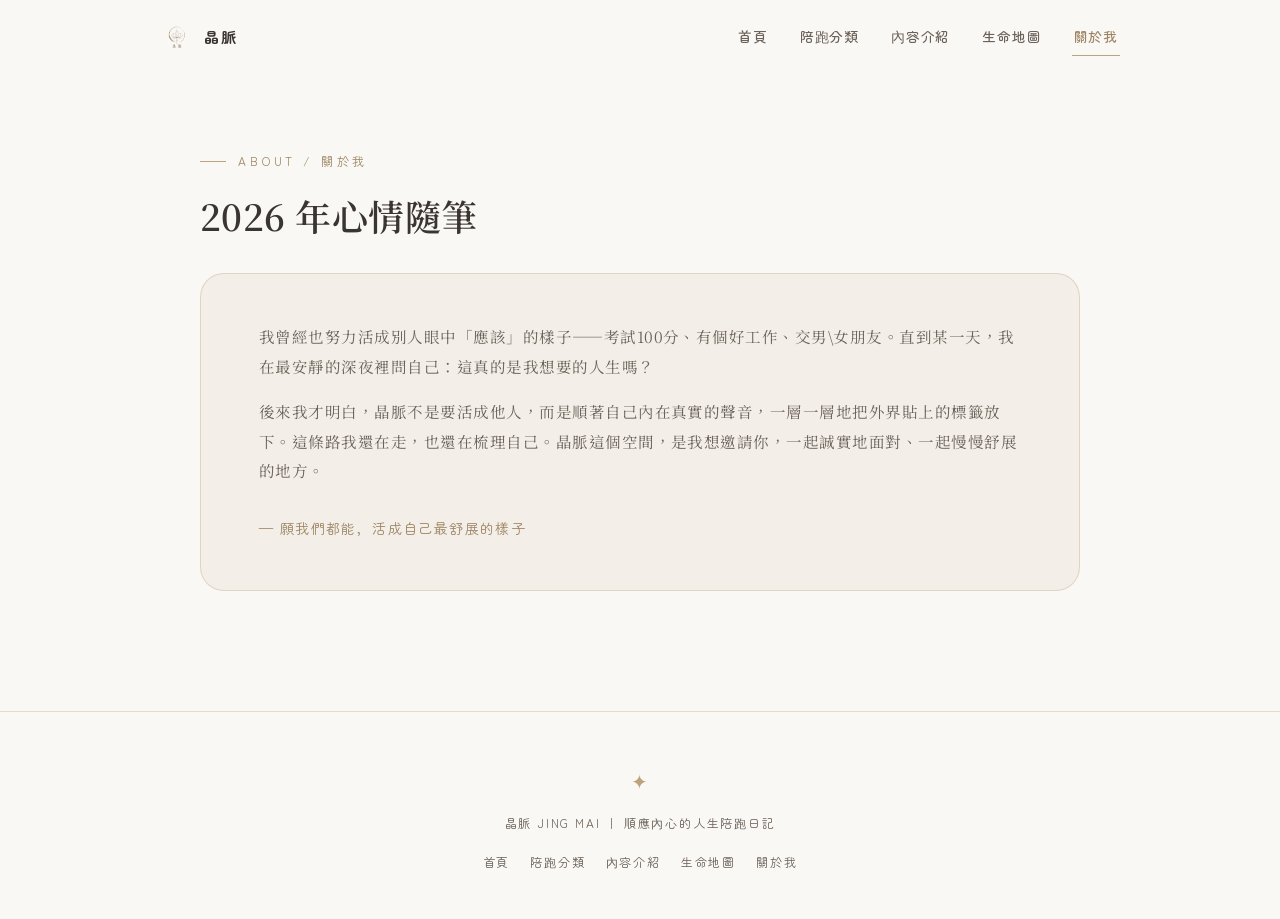
==== about.html @ f10752d4 "Update about.html" ====
<!DOCTYPE html>
<html lang="zh-Hant">
<head>
<meta charset="UTF-8">
<meta name="viewport" content="width=device-width, initial-scale=1.0">
<title>關於我｜晶脈</title>
<link rel="stylesheet" href="style.css">
<style>
  #about{ padding-top:150px; }
  #about .about-box{
    background:var(--bg-deep); border:1px solid var(--line); border-radius:24px;
    padding:48px clamp(24px,6vw,58px); margin-top:32px;
  }
  #about .sign{ margin-top:30px; font-family:var(--round); font-size:14px; color:var(--gold-deep); letter-spacing:.1em; }
</style>
</head>
<body>

<nav id="nav">
  <div class="nav-inner">
    <a href="index.html" class="nav-logo"><img src="logo.png" alt="晶脈"><span>晶脈</span></a>
    <div class="nav-links">
      <a href="index.html">首頁</a>
      <a href="companion.html">陪跑分類</a>
      <a href="story.html">內容介紹</a>
      <a href="map.html">生命地圖</a>
      <a href="about.html" class="active">關於我</a>
    </div>
  </div>
</nav>

<section id="about">
  <div class="wrap">
    <div class="eyebrow">about / 關於我</div>
    <h2>2026 年心情隨筆</h2>
    <div class="about-box">
      <p>我曾經也努力活成別人眼中「應該」的樣子——考試100分、有個好工作、交男\女朋友。直到某一天，我在最安靜的深夜裡問自己：這真的是我想要的人生嗎？</p>
      <p style="margin-top:16px;">後來我才明白，晶脈不是要活成他人，而是順著自己內在真實的聲音，一層一層地把外界貼上的標籤放下。這條路我還在走，也還在梳理自己。晶脈這個空間，是我想邀請你，一起誠實地面對、一起慢慢舒展的地方。</p>
      <div class="sign">— 願我們都能，活成自己最舒展的樣子</div>
    </div>
  </div>
</section>

<footer>
  <span class="fmark">✦</span>
  晶脈 JING MAI ｜ 順應內心的人生陪跑日記
  <nav class="foot-links">
    <a href="index.html">首頁</a><a href="companion.html">陪跑分類</a><a href="story.html">內容介紹</a><a href="map.html">生命地圖</a><a href="about.html">關於我</a>
  </nav>
</footer>

<script>
  window.addEventListener('scroll', () => {
    document.getElementById('nav').classList.toggle('scrolled', window.scrollY > 30);
  });
</script>
</body>
</html>
---- style.css ----
@import url('https://fonts.googleapis.com/css2?family=Noto+Serif+TC:wght@300;400;500;600;700&family=Zen+Maru+Gothic:wght@300;400;500;700&display=swap');

:root{
  --bg: #faf8f5;
  --bg-deep: #f3efe8;
  --gold: #bda27e;
  --gold-soft: #d8c7ab;
  --gold-deep: #9c8562;
  --ink: #3a3530;
  --ink-soft: #6b6259;
  --line: rgba(189,162,126,0.35);
  --serif: 'Noto Serif TC', serif;
  --round: 'Zen Maru Gothic', sans-serif;
}
*{box-sizing:border-box; margin:0; padding:0;}
html{scroll-behavior:smooth;}
body{
  background:var(--bg);
  color:var(--ink);
  font-family:var(--serif);
  line-height:1.9;
  letter-spacing:0.03em;
  overflow-x:hidden;
}
::selection{background:var(--gold-soft); color:var(--ink);}
img{max-width:100%; display:block;}

/* ---------- NAV ---------- */
nav{
  position:fixed; top:0; left:0; right:0; z-index:100;
  display:flex; align-items:center; justify-content:center;
  padding:16px 20px;
  background:rgba(250,248,245,0.8);
  backdrop-filter:blur(10px);
  -webkit-backdrop-filter:blur(10px);
  border-bottom:1px solid transparent;
  transition:border-color .4s ease, box-shadow .4s ease;
}
nav.scrolled{ border-color:var(--line); box-shadow:0 8px 24px -20px rgba(60,50,30,0.4); }
.nav-inner{
  width:100%; max-width:960px;
  display:flex; align-items:center; justify-content:space-between; gap:12px;
}
.nav-logo{ display:flex; align-items:center; gap:10px; text-decoration:none; }
.nav-logo img{ width:34px; height:34px; object-fit:contain; }
.nav-logo span{ font-family:var(--round); font-size:15px; font-weight:700; color:var(--ink); letter-spacing:.1em; }
.nav-links{
  display:flex; gap:clamp(8px,2.4vw,28px); flex-wrap:wrap; justify-content:flex-end;
  font-family:var(--round); font-size:13.5px; font-weight:500;
}
.nav-links a{
  color:var(--ink-soft); text-decoration:none; position:relative;
  padding:8px 2px; letter-spacing:0.06em;
  transition:color .3s ease;
}
.nav-links a::after{
  content:''; position:absolute; left:0; bottom:2px; height:1px; width:0;
  background:var(--gold); transition:width .35s ease;
}
.nav-links a:hover{ color:var(--gold-deep); }
.nav-links a:hover::after{ width:100%; }
.nav-links a.active{ color:var(--gold-deep); }
.nav-links a.active::after{ width:100%; }

section{ position:relative; padding:130px 20px 100px; }
.wrap{ max-width:880px; margin:0 auto; }
.eyebrow{
  font-family:var(--round); font-size:12px; letter-spacing:0.32em;
  color:var(--gold-deep); text-transform:uppercase; margin-bottom:18px;
  display:flex; align-items:center; gap:12px;
}
.eyebrow::before{ content:''; width:26px; height:1px; background:var(--gold); display:inline-block; flex-shrink:0; }

h1,h2,h3{ font-weight:600; color:var(--ink); }
h2{ font-size:clamp(24px,3.2vw,36px); margin-bottom:18px; line-height:1.4; }
p{ color:var(--ink-soft); font-size:15.5px; }

.btn{
  font-family:var(--round); font-size:14px; letter-spacing:0.06em;
  padding:14px 32px; border-radius:30px; text-decoration:none;
  display:inline-block; transition:all .35s ease; border:1px solid var(--gold);
}
.btn-primary{ background:var(--gold); color:#fff; }
.btn-primary:hover{ background:var(--gold-deep); box-shadow:0 12px 24px -10px rgba(157,133,98,0.55); transform:translateY(-2px); }
.btn-ghost{ background:transparent; color:var(--gold-deep); }
.btn-ghost:hover{ background:rgba(189,162,126,0.1); transform:translateY(-2px); }

.divider{ display:flex; align-items:center; gap:16px; max-width:880px; margin:0 auto; color:var(--gold); opacity:.6; }
.divider .l,.divider .r{ flex:1; height:1px; background:linear-gradient(90deg, transparent, var(--gold), transparent); }
.divider span{ font-size:12px; letter-spacing:0.3em; font-family:var(--round); }

footer{
  text-align:center; padding:50px 20px 44px; font-family:var(--round);
  font-size:12px; color:var(--ink-soft); letter-spacing:.15em;
  border-top:1px solid var(--line); margin-top:20px;
}
footer .fmark{ color:var(--gold); font-size:20px; display:block; margin-bottom:12px; }
footer nav.foot-links{ position:static; background:none; backdrop-filter:none; padding:16px 0 0; }
footer .foot-links a{ color:var(--ink-soft); text-decoration:none; margin:0 10px; }
footer .foot-links a:hover{ color:var(--gold-deep); }

@media (prefers-reduced-motion: reduce){
  *{ animation-duration:0.01ms !important; animation-iteration-count:1 !important; transition-duration:0.01ms !important; }
}

@media(max-width:640px){
  section{ padding:110px 18px 80px; }
  .nav-inner{ flex-direction:column; gap:10px; }
  .nav-links{ justify-content:center; }
}
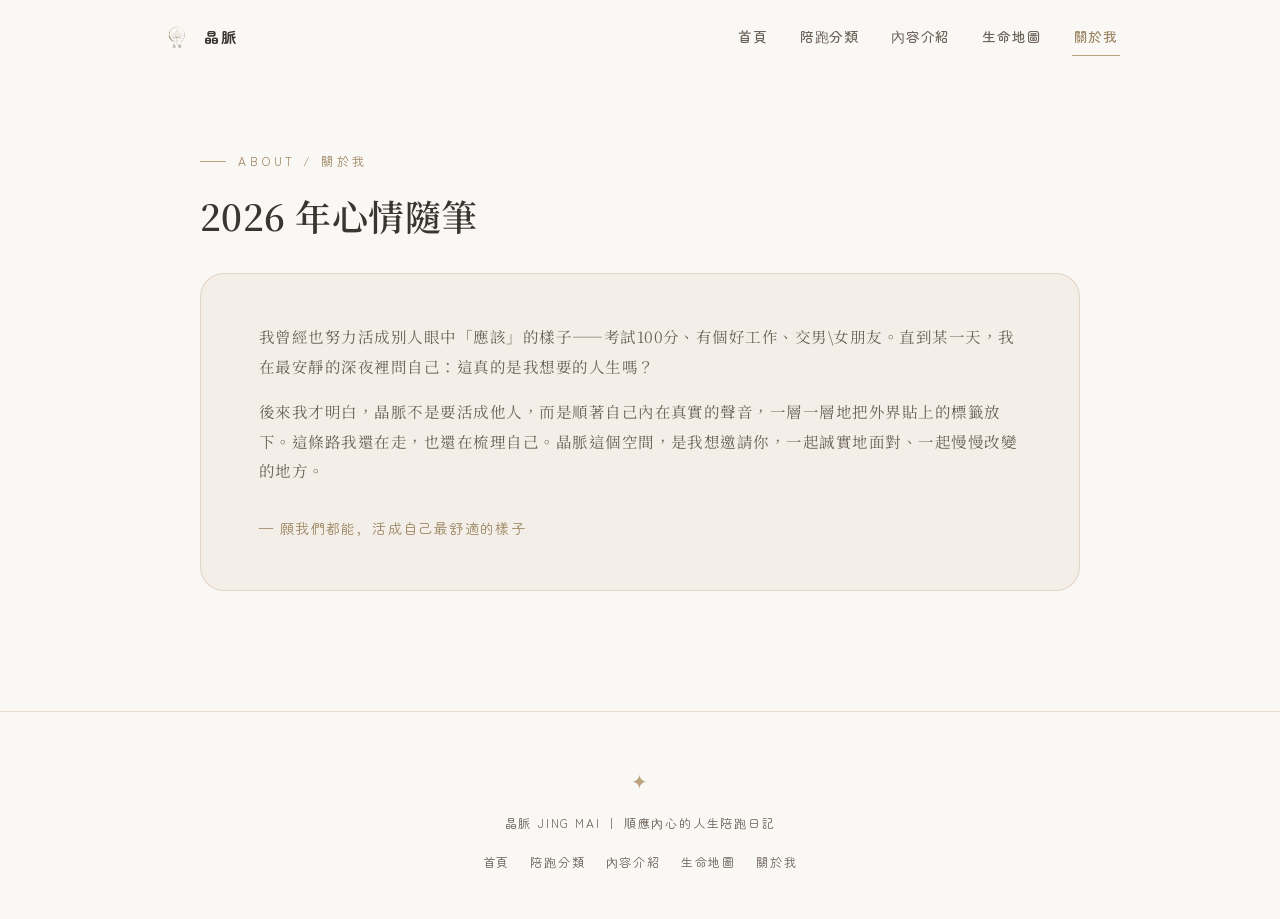
==== commit 49d24d0f: "Update about.html" ====
--- a/about.html
+++ b/about.html
@@ -35,8 +35,8 @@
     <h2>2026 年心情隨筆</h2>
     <div class="about-box">
       <p>我曾經也努力活成別人眼中「應該」的樣子——考試100分、有個好工作、交男\女朋友。直到某一天，我在最安靜的深夜裡問自己：這真的是我想要的人生嗎？</p>
-      <p style="margin-top:16px;">後來我才明白，晶脈不是要活成他人，而是順著自己內在真實的聲音，一層一層地把外界貼上的標籤放下。這條路我還在走，也還在梳理自己。晶脈這個空間，是我想邀請你，一起誠實地面對、一起慢慢舒展的地方。</p>
-      <div class="sign">— 願我們都能，活成自己最舒展的樣子</div>
+      <p style="margin-top:16px;">後來我才明白，晶脈不是要活成他人，而是順著自己內在真實的聲音，一層一層地把外界貼上的標籤放下。這條路我還在走，也還在梳理自己。晶脈這個空間，是我想邀請你，一起誠實地面對、一起慢慢改變的地方。</p>
+      <div class="sign">— 願我們都能，活成自己最舒適的樣子</div>
     </div>
   </div>
 </section>
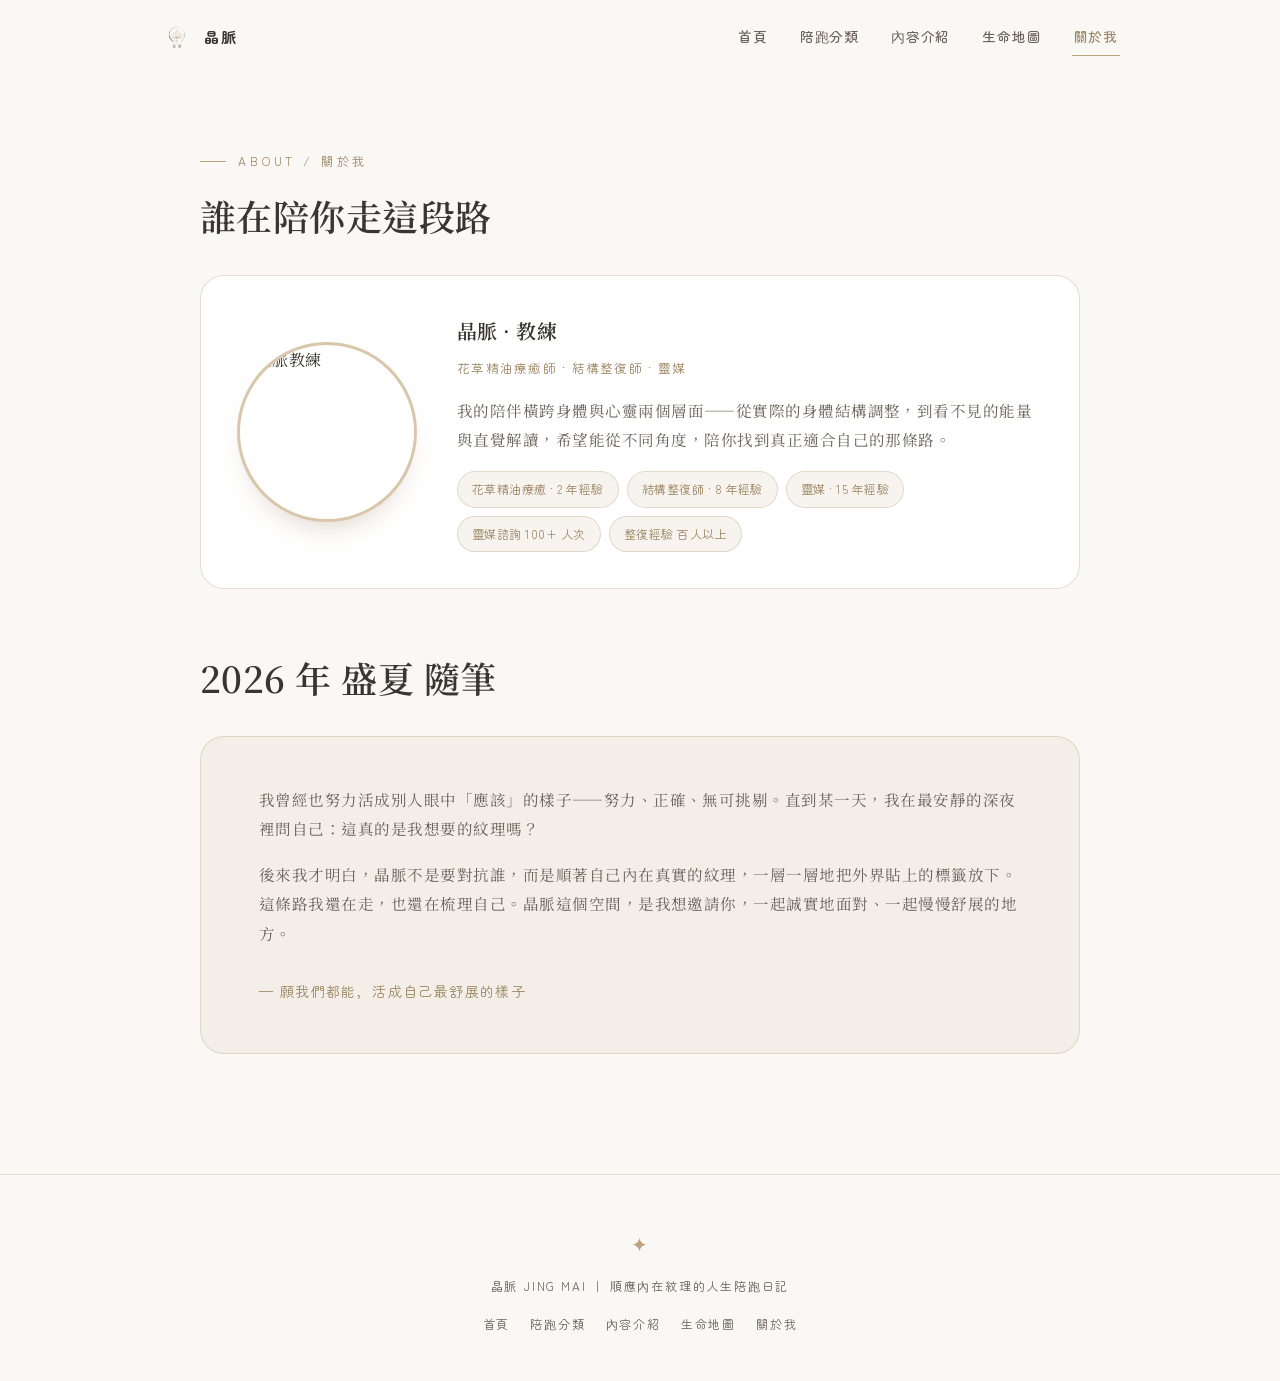
==== commit 0e3e9e34: "Add files via upload" ====
--- a/about.html
+++ b/about.html
@@ -12,6 +12,27 @@
     padding:48px clamp(24px,6vw,58px); margin-top:32px;
   }
   #about .sign{ margin-top:30px; font-family:var(--round); font-size:14px; color:var(--gold-deep); letter-spacing:.1em; }
+
+  .coach-card{
+    display:flex; gap:40px; align-items:center; flex-wrap:wrap;
+    background:#fff; border:1px solid var(--line); border-radius:24px;
+    padding:36px; margin-top:34px;
+  }
+  .coach-photo{
+    width:180px; height:180px; border-radius:50%; overflow:hidden; flex-shrink:0;
+    border:3px solid var(--gold-soft); box-shadow:0 16px 30px -18px rgba(157,133,98,0.5);
+    margin:0 auto;
+  }
+  .coach-photo img{ width:100%; height:100%; object-fit:cover; }
+  .coach-info{ flex:1 1 260px; }
+  .coach-info h3{ font-size:20px; margin-bottom:6px; }
+  .coach-info .role{ font-family:var(--round); font-size:12.5px; color:var(--gold-deep); letter-spacing:.1em; margin-bottom:16px; }
+  .coach-tags{ display:flex; flex-wrap:wrap; gap:8px; margin-top:16px; }
+  .coach-tags span{
+    font-family:var(--round); font-size:12px; color:var(--gold-deep);
+    background:rgba(189,162,126,0.12); border:1px solid var(--line);
+    padding:6px 14px; border-radius:20px;
+  }
 </style>
 </head>
 <body>
@@ -32,18 +53,36 @@
 <section id="about">
   <div class="wrap">
     <div class="eyebrow">about / 關於我</div>
-    <h2>2026 年心情隨筆</h2>
+    <h2>誰在陪你走這段路</h2>
+
+    <div class="coach-card">
+      <div class="coach-photo"><img src="coach.jpg" alt="晶脈教練"></div>
+      <div class="coach-info">
+        <h3>晶脈 · 教練</h3>
+        <div class="role">花草精油療癒師 · 結構整復師 · 靈媒</div>
+        <p>我的陪伴橫跨身體與心靈兩個層面——從實際的身體結構調整，到看不見的能量與直覺解讀，希望能從不同角度，陪你找到真正適合自己的那條路。</p>
+        <div class="coach-tags">
+          <span>花草精油療癒 · 2 年經驗</span>
+          <span>結構整復師 · 8 年經驗</span>
+          <span>靈媒 · 15 年經驗</span>
+          <span>靈媒諮詢 100+ 人次</span>
+          <span>整復經驗 百人以上</span>
+        </div>
+      </div>
+    </div>
+
+    <h2 style="margin-top:64px;">2026 年 盛夏 隨筆</h2>
     <div class="about-box">
-      <p>我曾經也努力活成別人眼中「應該」的樣子——考試100分、有個好工作、交男\女朋友。直到某一天，我在最安靜的深夜裡問自己：這真的是我想要的人生嗎？</p>
-      <p style="margin-top:16px;">後來我才明白，晶脈不是要活成他人，而是順著自己內在真實的聲音，一層一層地把外界貼上的標籤放下。這條路我還在走，也還在梳理自己。晶脈這個空間，是我想邀請你，一起誠實地面對、一起慢慢改變的地方。</p>
-      <div class="sign">— 願我們都能，活成自己最舒適的樣子</div>
+      <p>我曾經也努力活成別人眼中「應該」的樣子——努力、正確、無可挑剔。直到某一天，我在最安靜的深夜裡問自己：這真的是我想要的紋理嗎？</p>
+      <p style="margin-top:16px;">後來我才明白，晶脈不是要對抗誰，而是順著自己內在真實的紋理，一層一層地把外界貼上的標籤放下。這條路我還在走，也還在梳理自己。晶脈這個空間，是我想邀請你，一起誠實地面對、一起慢慢舒展的地方。</p>
+      <div class="sign">— 願我們都能，活成自己最舒展的樣子</div>
     </div>
   </div>
 </section>
 
 <footer>
   <span class="fmark">✦</span>
-  晶脈 JING MAI ｜ 順應內心的人生陪跑日記
+  晶脈 JING MAI ｜ 順應內在紋理的人生陪跑日記
   <nav class="foot-links">
     <a href="index.html">首頁</a><a href="companion.html">陪跑分類</a><a href="story.html">內容介紹</a><a href="map.html">生命地圖</a><a href="about.html">關於我</a>
   </nav>
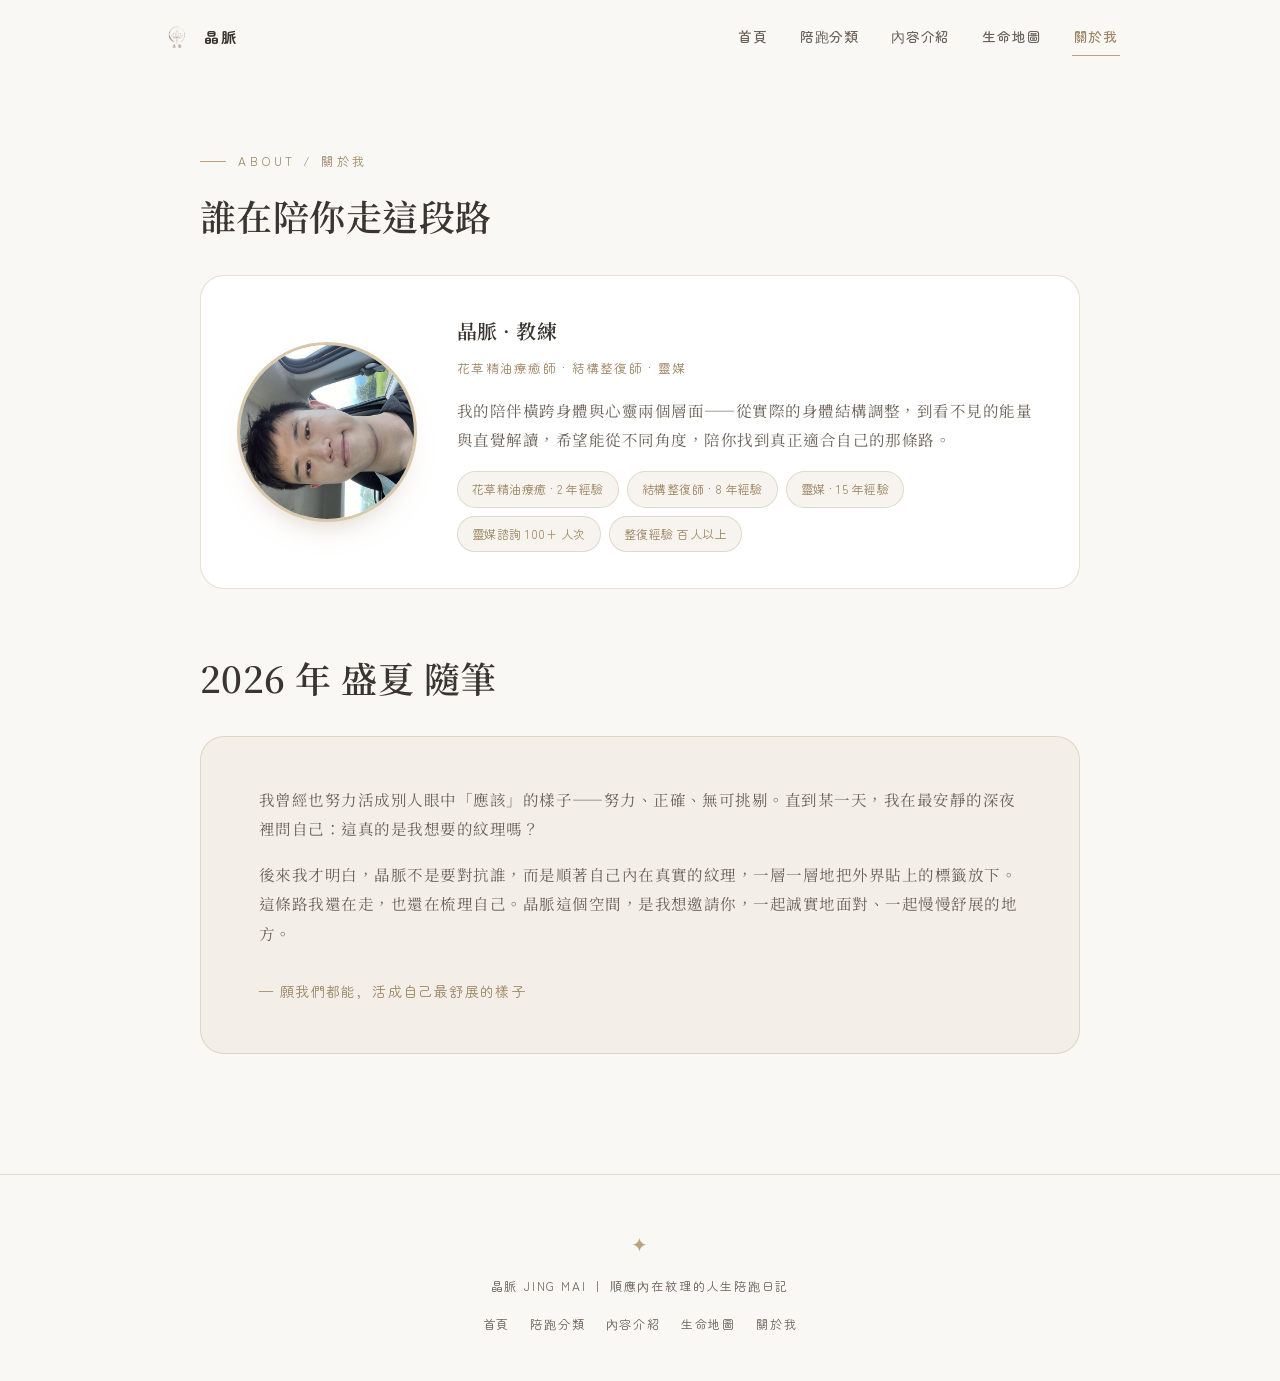
==== commit 1032c189: "Add files via upload" ====
--- a/about.html
+++ b/about.html
@@ -56,7 +56,7 @@
     <h2>誰在陪你走這段路</h2>
 
     <div class="coach-card">
-      <div class="coach-photo"><img src="coach.jpg" alt="晶脈教練"></div>
+      <div class="coach-photo"><img src="coach.jpeg" alt="晶脈教練"></div>
       <div class="coach-info">
         <h3>晶脈 · 教練</h3>
         <div class="role">花草精油療癒師 · 結構整復師 · 靈媒</div>
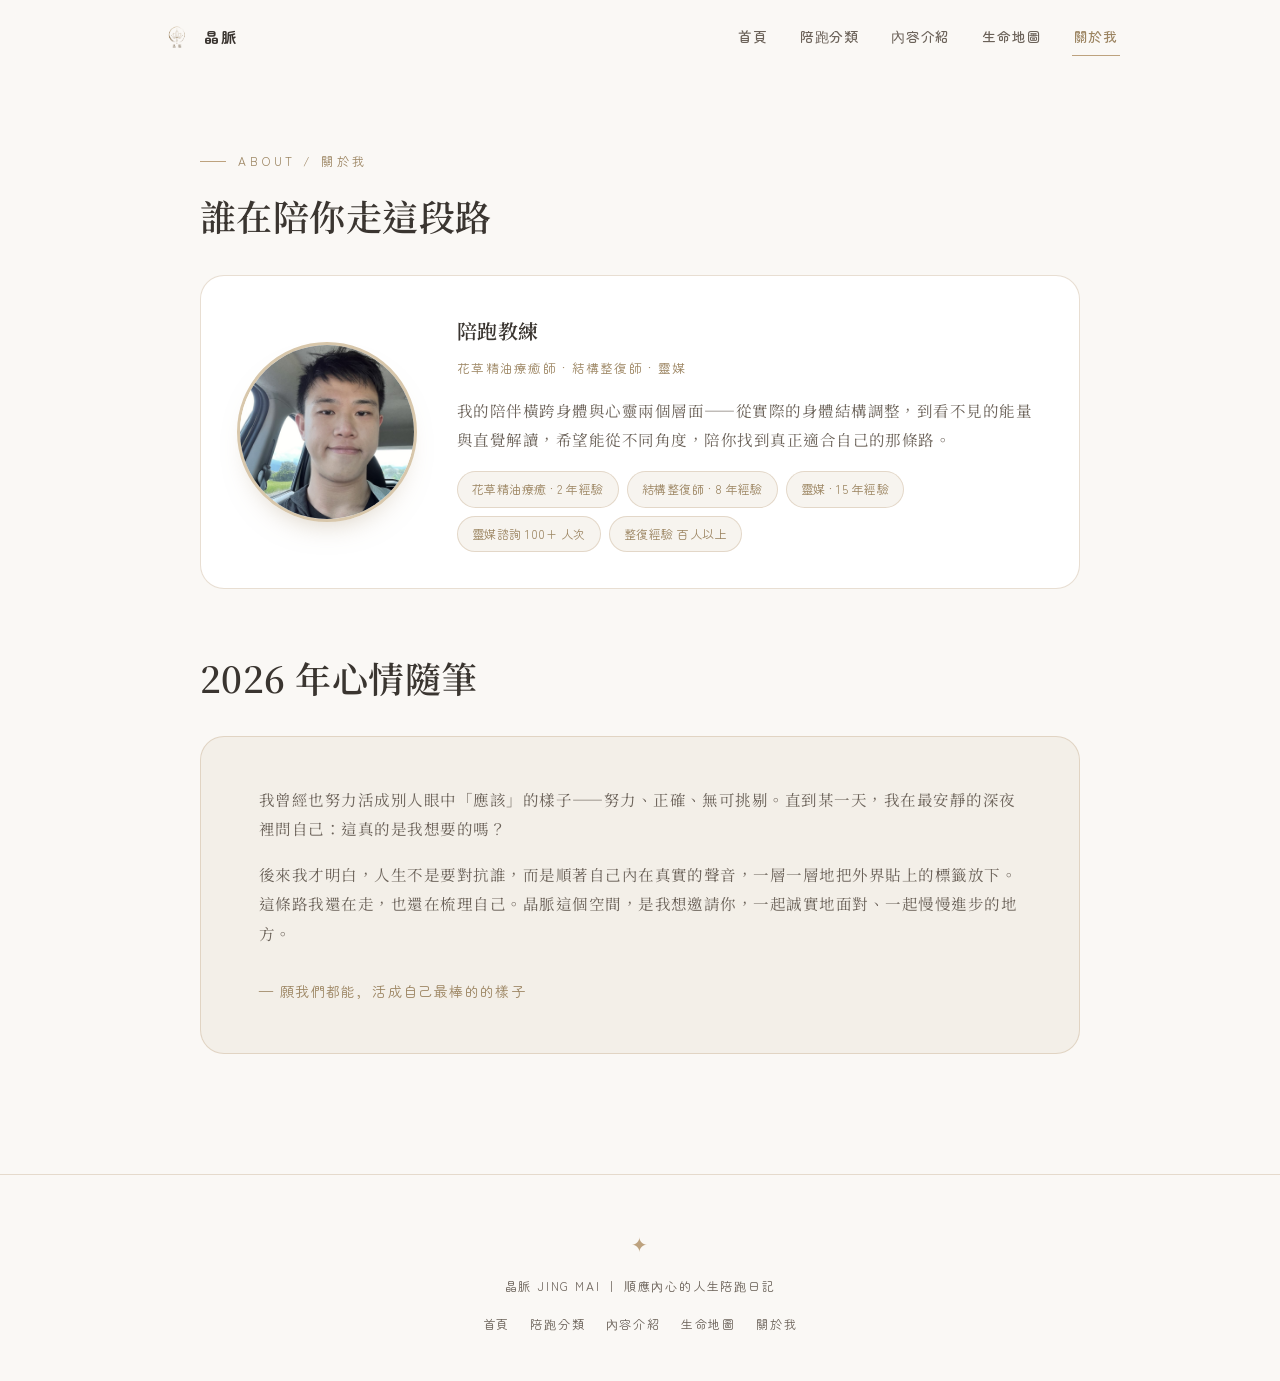
==== commit fea2d687: "Update about.html" ====
--- a/about.html
+++ b/about.html
@@ -58,7 +58,7 @@
     <div class="coach-card">
       <div class="coach-photo"><img src="coach.jpeg" alt="晶脈教練"></div>
       <div class="coach-info">
-        <h3>晶脈 · 教練</h3>
+        <h3>陪跑教練</h3>
         <div class="role">花草精油療癒師 · 結構整復師 · 靈媒</div>
         <p>我的陪伴橫跨身體與心靈兩個層面——從實際的身體結構調整，到看不見的能量與直覺解讀，希望能從不同角度，陪你找到真正適合自己的那條路。</p>
         <div class="coach-tags">
@@ -71,18 +71,18 @@
       </div>
     </div>
 
-    <h2 style="margin-top:64px;">2026 年 盛夏 隨筆</h2>
+    <h2 style="margin-top:64px;">2026 年心情隨筆</h2>
     <div class="about-box">
-      <p>我曾經也努力活成別人眼中「應該」的樣子——努力、正確、無可挑剔。直到某一天，我在最安靜的深夜裡問自己：這真的是我想要的紋理嗎？</p>
-      <p style="margin-top:16px;">後來我才明白，晶脈不是要對抗誰，而是順著自己內在真實的紋理，一層一層地把外界貼上的標籤放下。這條路我還在走，也還在梳理自己。晶脈這個空間，是我想邀請你，一起誠實地面對、一起慢慢舒展的地方。</p>
-      <div class="sign">— 願我們都能，活成自己最舒展的樣子</div>
+      <p>我曾經也努力活成別人眼中「應該」的樣子——努力、正確、無可挑剔。直到某一天，我在最安靜的深夜裡問自己：這真的是我想要的嗎？</p>
+      <p style="margin-top:16px;">後來我才明白，人生不是要對抗誰，而是順著自己內在真實的聲音，一層一層地把外界貼上的標籤放下。這條路我還在走，也還在梳理自己。晶脈這個空間，是我想邀請你，一起誠實地面對、一起慢慢進步的地方。</p>
+      <div class="sign">— 願我們都能，活成自己最棒的的樣子</div>
     </div>
   </div>
 </section>
 
 <footer>
   <span class="fmark">✦</span>
-  晶脈 JING MAI ｜ 順應內在紋理的人生陪跑日記
+  晶脈 JING MAI ｜ 順應內心的人生陪跑日記
   <nav class="foot-links">
     <a href="index.html">首頁</a><a href="companion.html">陪跑分類</a><a href="story.html">內容介紹</a><a href="map.html">生命地圖</a><a href="about.html">關於我</a>
   </nav>
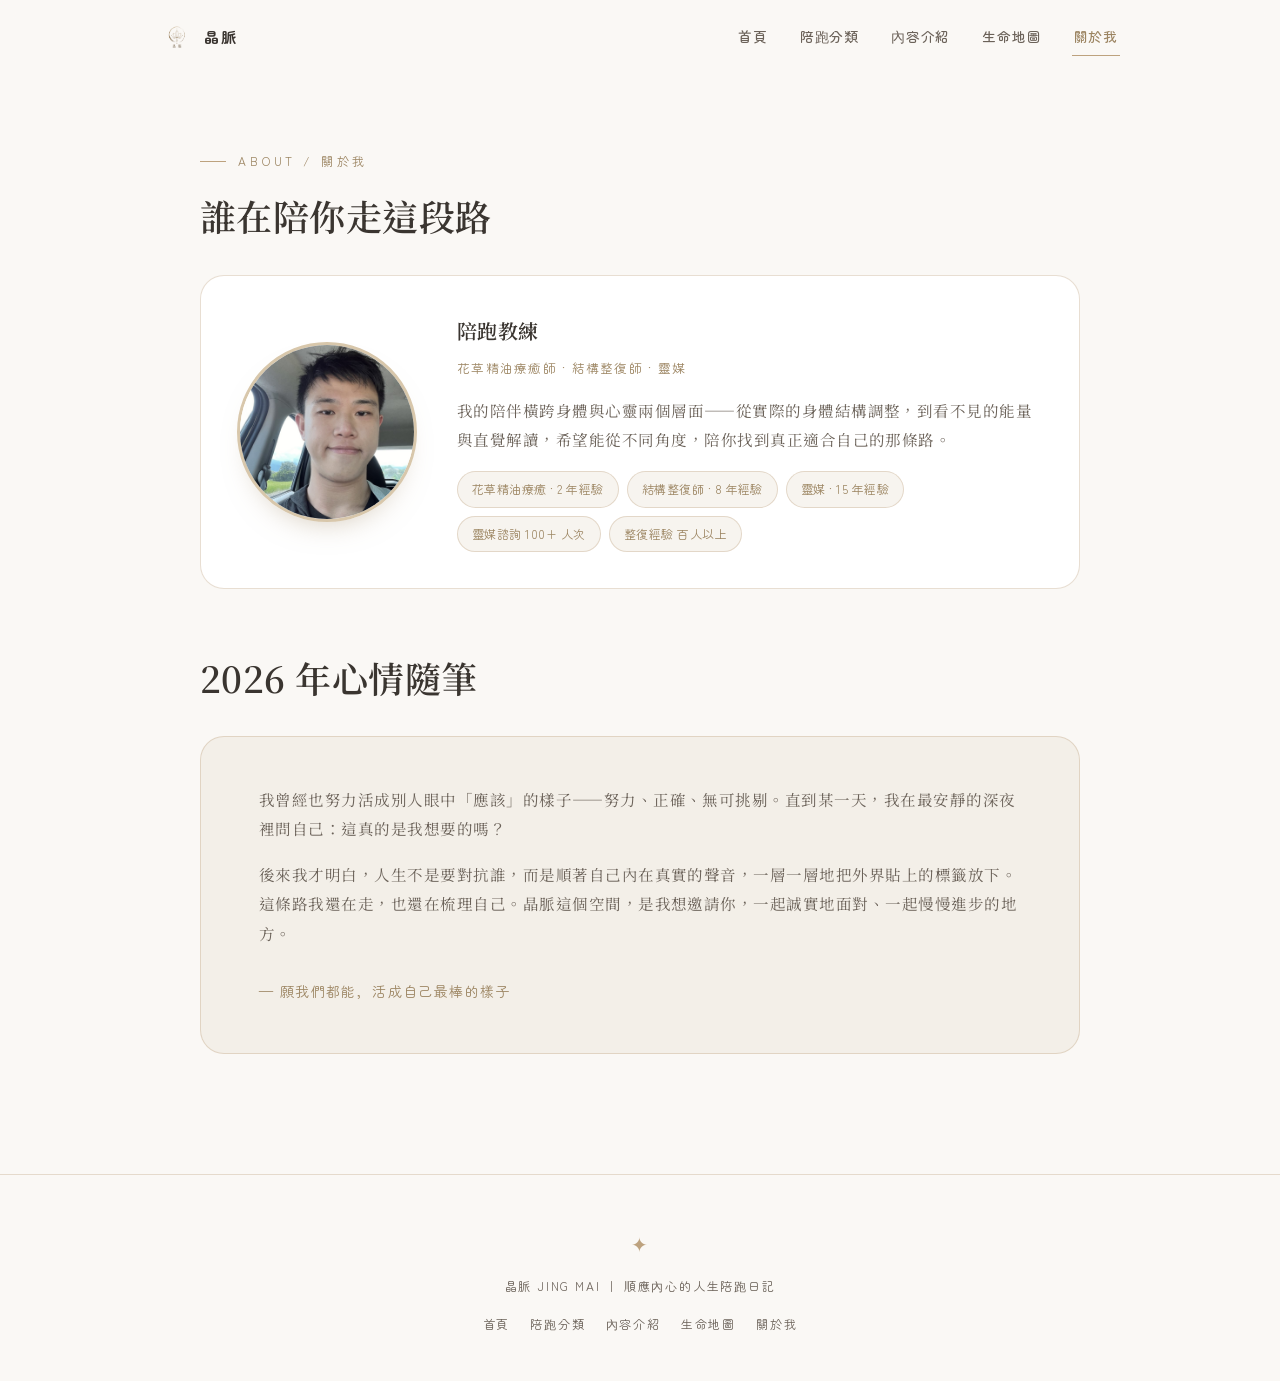
==== commit 8e5ab9d9: "Update about.html" ====
--- a/about.html
+++ b/about.html
@@ -75,7 +75,7 @@
     <div class="about-box">
       <p>我曾經也努力活成別人眼中「應該」的樣子——努力、正確、無可挑剔。直到某一天，我在最安靜的深夜裡問自己：這真的是我想要的嗎？</p>
       <p style="margin-top:16px;">後來我才明白，人生不是要對抗誰，而是順著自己內在真實的聲音，一層一層地把外界貼上的標籤放下。這條路我還在走，也還在梳理自己。晶脈這個空間，是我想邀請你，一起誠實地面對、一起慢慢進步的地方。</p>
-      <div class="sign">— 願我們都能，活成自己最棒的的樣子</div>
+      <div class="sign">— 願我們都能，活成自己最棒的樣子</div>
     </div>
   </div>
 </section>
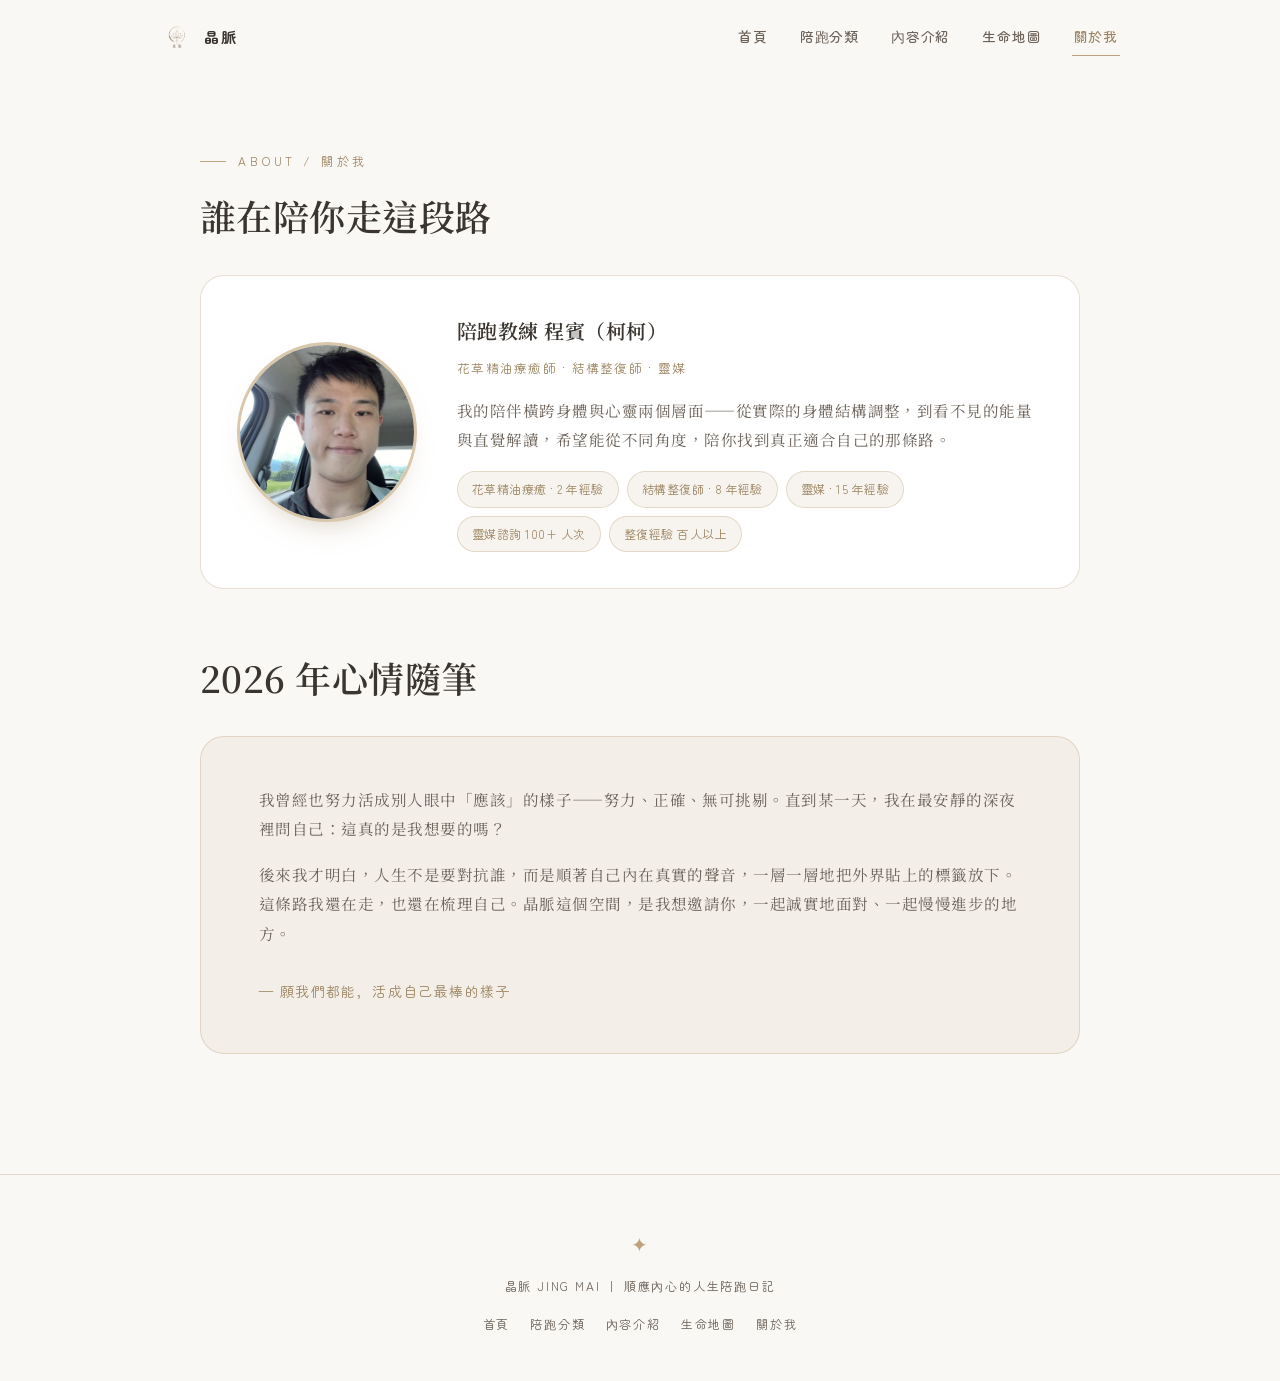
==== commit cf306c4e: "Update about.html" ====
--- a/about.html
+++ b/about.html
@@ -58,7 +58,7 @@
     <div class="coach-card">
       <div class="coach-photo"><img src="coach.jpeg" alt="晶脈教練"></div>
       <div class="coach-info">
-        <h3>陪跑教練</h3>
+        <h3>陪跑教練 程賓（柯柯）</h3>
         <div class="role">花草精油療癒師 · 結構整復師 · 靈媒</div>
         <p>我的陪伴橫跨身體與心靈兩個層面——從實際的身體結構調整，到看不見的能量與直覺解讀，希望能從不同角度，陪你找到真正適合自己的那條路。</p>
         <div class="coach-tags">
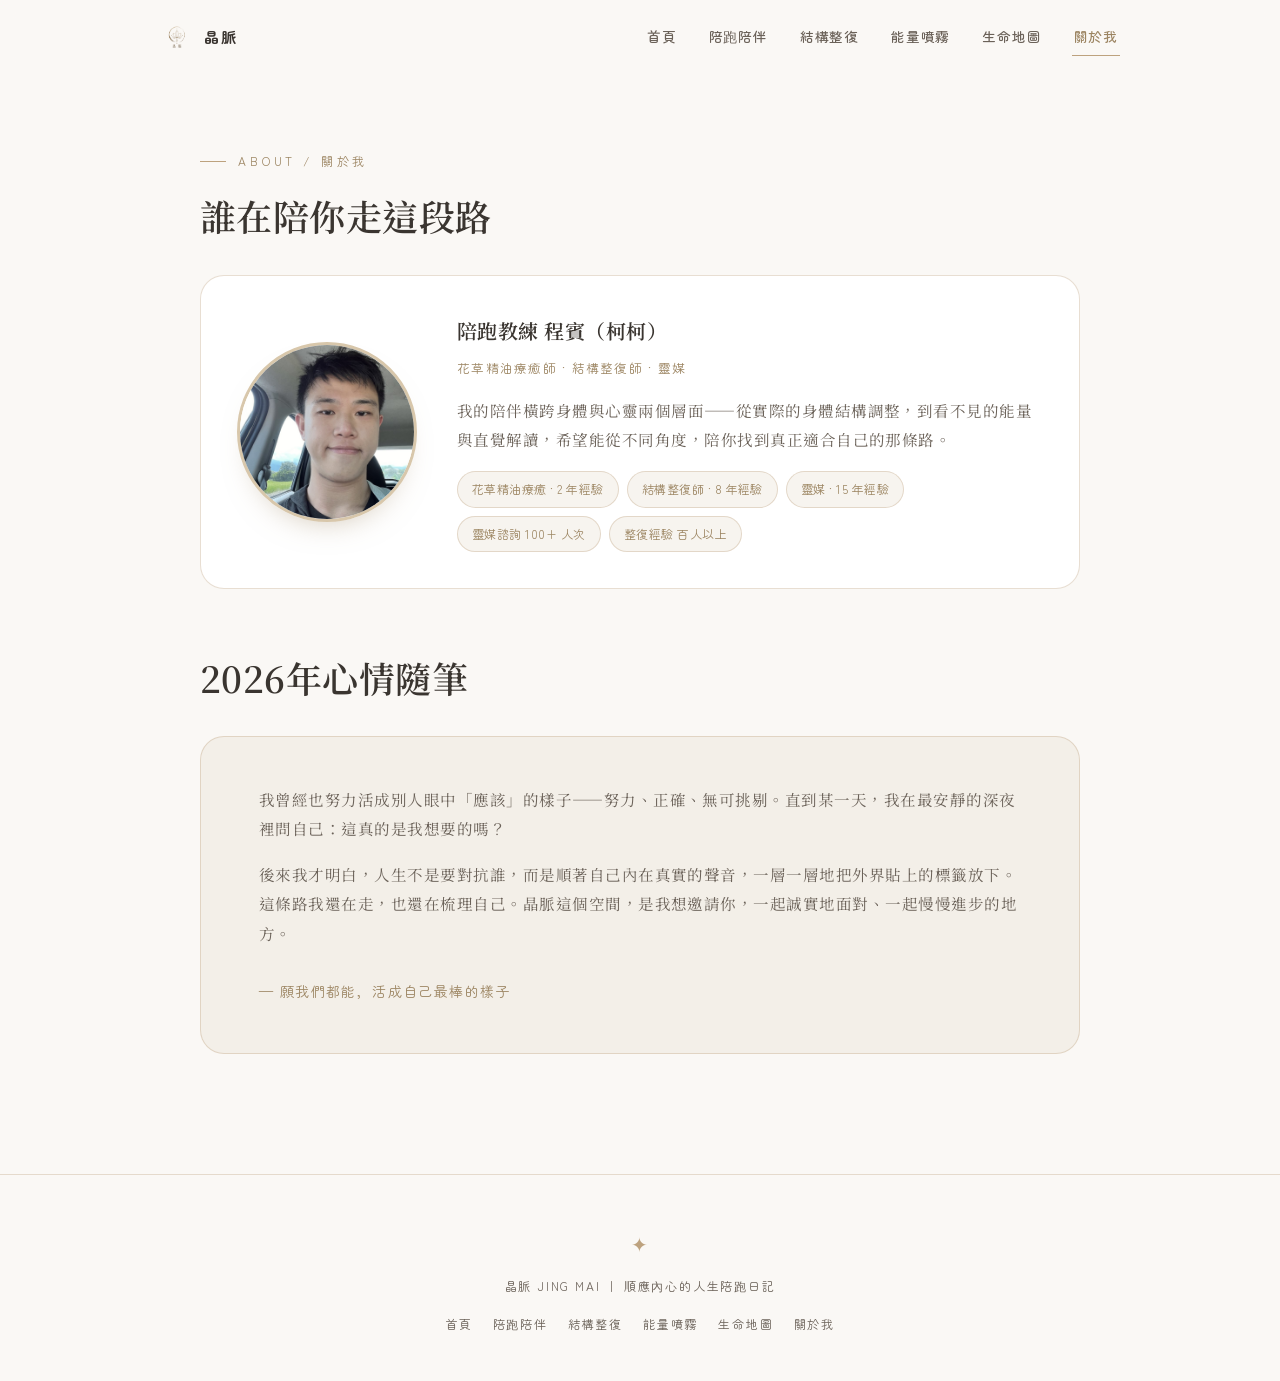
==== commit 0348c75f: "Add files via upload" ====
--- a/about.html
+++ b/about.html
@@ -42,8 +42,9 @@
     <a href="index.html" class="nav-logo"><img src="logo.png" alt="晶脈"><span>晶脈</span></a>
     <div class="nav-links">
       <a href="index.html">首頁</a>
-      <a href="companion.html">陪跑分類</a>
-      <a href="story.html">內容介紹</a>
+      <a href="companion.html">陪跑陪伴</a>
+      <a href="bodywork.html">結構整復</a>
+      <a href="spray.html">能量噴霧</a>
       <a href="map.html">生命地圖</a>
       <a href="about.html" class="active">關於我</a>
     </div>
@@ -71,7 +72,7 @@
       </div>
     </div>
 
-    <h2 style="margin-top:64px;">2026 年心情隨筆</h2>
+    <h2 style="margin-top:64px;">2026年心情隨筆</h2>
     <div class="about-box">
       <p>我曾經也努力活成別人眼中「應該」的樣子——努力、正確、無可挑剔。直到某一天，我在最安靜的深夜裡問自己：這真的是我想要的嗎？</p>
       <p style="margin-top:16px;">後來我才明白，人生不是要對抗誰，而是順著自己內在真實的聲音，一層一層地把外界貼上的標籤放下。這條路我還在走，也還在梳理自己。晶脈這個空間，是我想邀請你，一起誠實地面對、一起慢慢進步的地方。</p>
@@ -84,7 +85,7 @@
   <span class="fmark">✦</span>
   晶脈 JING MAI ｜ 順應內心的人生陪跑日記
   <nav class="foot-links">
-    <a href="index.html">首頁</a><a href="companion.html">陪跑分類</a><a href="story.html">內容介紹</a><a href="map.html">生命地圖</a><a href="about.html">關於我</a>
+    <a href="index.html">首頁</a><a href="companion.html">陪跑陪伴</a><a href="bodywork.html">結構整復</a><a href="spray.html">能量噴霧</a><a href="map.html">生命地圖</a><a href="about.html">關於我</a>
   </nav>
 </footer>
 
--- a/style.css
+++ b/style.css
@@ -108,3 +108,88 @@
   .nav-inner{ flex-direction:column; gap:10px; }
   .nav-links{ justify-content:center; }
 }
+
+/* ========== 共用元件（服務卡片 / 價格 / 提醒 / CTA） ========== */
+.cat-grid{ display:grid; grid-template-columns:1fr 1fr; gap:28px; margin-top:44px; }
+@media(max-width:720px){ .cat-grid{ grid-template-columns:1fr; } }
+
+.cat-card{
+  background:#fff; border:1px solid var(--line); border-radius:22px;
+  padding:40px 32px; position:relative; overflow:hidden;
+  transition:transform .4s ease, box-shadow .4s ease;
+  display:block; text-decoration:none; color:inherit; cursor:pointer;
+}
+.cat-card:hover{ transform:translateY(-6px); box-shadow:0 30px 50px -30px rgba(157,133,98,0.35); }
+.cat-card .tag{ font-family:var(--round); font-size:12px; color:var(--gold-deep); letter-spacing:0.18em; }
+.cat-card h3{ font-size:22px; margin:12px 0 12px; }
+.cat-card p{ font-size:14.5px; }
+.cat-card .mark{ position:absolute; right:-6px; top:-16px; font-size:80px; font-family:var(--serif); color:var(--gold); opacity:.08; }
+.cat-card ul{ margin-top:18px; padding-left:0; list-style:none; }
+.cat-card li{ font-size:14px; color:var(--ink-soft); padding:8px 0; border-top:1px solid var(--line); display:flex; gap:8px; }
+.cat-card li::before{ content:'·'; color:var(--gold-deep); font-weight:700; }
+.cat-card .price{ margin-top:20px; font-family:var(--round); font-size:13px; color:var(--gold-deep); }
+.cat-card .tap-hint{
+  margin-top:18px; font-family:var(--round); font-size:12.5px; color:#06C755; font-weight:700;
+  display:flex; align-items:center; gap:6px;
+}
+.cat-icon{ width:46px; height:46px; margin-bottom:14px; color:var(--gold-deep); }
+
+.flow-steps{ margin-top:22px; padding-top:20px; border-top:1px dashed var(--line); }
+.flow-steps .flow-label{ font-family:var(--round); font-size:11.5px; color:var(--gold-deep); letter-spacing:.15em; margin-bottom:12px; }
+.flow-step{ display:flex; gap:12px; padding:8px 0; }
+.flow-step .fn{
+  width:22px; height:22px; border-radius:50%; background:var(--gold); color:#fff;
+  font-family:var(--round); font-size:11px; display:flex; align-items:center; justify-content:center;
+  flex-shrink:0; margin-top:1px;
+}
+.flow-step .ft{ font-size:13.5px; color:var(--ink-soft); }
+.flow-step .ft b{ color:var(--ink); font-weight:600; }
+
+.price-list{ margin-top:20px; padding-top:18px; border-top:1px dashed var(--line); }
+.price-row{ display:flex; justify-content:space-between; align-items:baseline; gap:12px; padding:9px 0; font-size:14px; }
+.price-row .p-name{ color:var(--ink); }
+.price-row .p-name small{ display:block; font-size:11.5px; color:var(--ink-soft); margin-top:2px; }
+.price-row .p-num{ font-family:var(--round); color:var(--gold-deep); font-weight:700; white-space:nowrap; }
+
+.disclaimer{
+  margin-top:18px; padding-top:16px; border-top:1px solid var(--line);
+  font-size:12px; color:var(--ink-soft); line-height:1.7;
+}
+
+.brand-belief{
+  margin-top:36px; background:#fff; border:1px solid var(--line); border-radius:22px;
+  padding:34px 32px; text-align:center;
+}
+.brand-belief p{ font-size:14.5px; line-height:1.9; max-width:640px; margin:0 auto; }
+.brand-belief p + p{ margin-top:12px; }
+
+.section-divider{ margin:64px 0 0; }
+
+.line-cta{
+  margin-top:50px; background:var(--bg-deep); border:1px solid var(--line); border-radius:22px;
+  padding:36px 32px; text-align:center;
+}
+.line-cta h3{ font-size:19px; margin-bottom:10px; }
+.line-cta p{ font-size:14px; max-width:440px; margin:0 auto 22px; }
+.line-btn{
+  display:inline-flex; align-items:center; gap:10px;
+  background:#06C755; color:#fff; font-family:var(--round); font-size:15px; font-weight:700;
+  padding:14px 34px; border-radius:30px; text-decoration:none;
+  transition:all .3s ease;
+}
+.line-btn:hover{ background:#05a648; transform:translateY(-2px); box-shadow:0 12px 24px -10px rgba(6,199,85,0.5); }
+.line-btn svg{ width:20px; height:20px; }
+
+/* 首頁三大服務並列卡片 */
+.pillar-grid{ display:grid; grid-template-columns:repeat(3,1fr); gap:22px; margin-top:50px; }
+@media(max-width:860px){ .pillar-grid{ grid-template-columns:1fr; } }
+.pillar-card{
+  background:#fff; border:1px solid var(--line); border-radius:20px; padding:34px 26px;
+  text-align:left; text-decoration:none; color:inherit; display:block;
+  transition:transform .4s ease, box-shadow .4s ease;
+}
+.pillar-card:hover{ transform:translateY(-6px); box-shadow:0 26px 44px -28px rgba(157,133,98,0.4); }
+.pillar-card .cat-icon{ margin-bottom:16px; }
+.pillar-card h3{ font-size:18px; margin-bottom:8px; }
+.pillar-card p{ font-size:13.5px; }
+.pillar-card .go{ margin-top:16px; font-family:var(--round); font-size:12.5px; color:var(--gold-deep); font-weight:700; }
